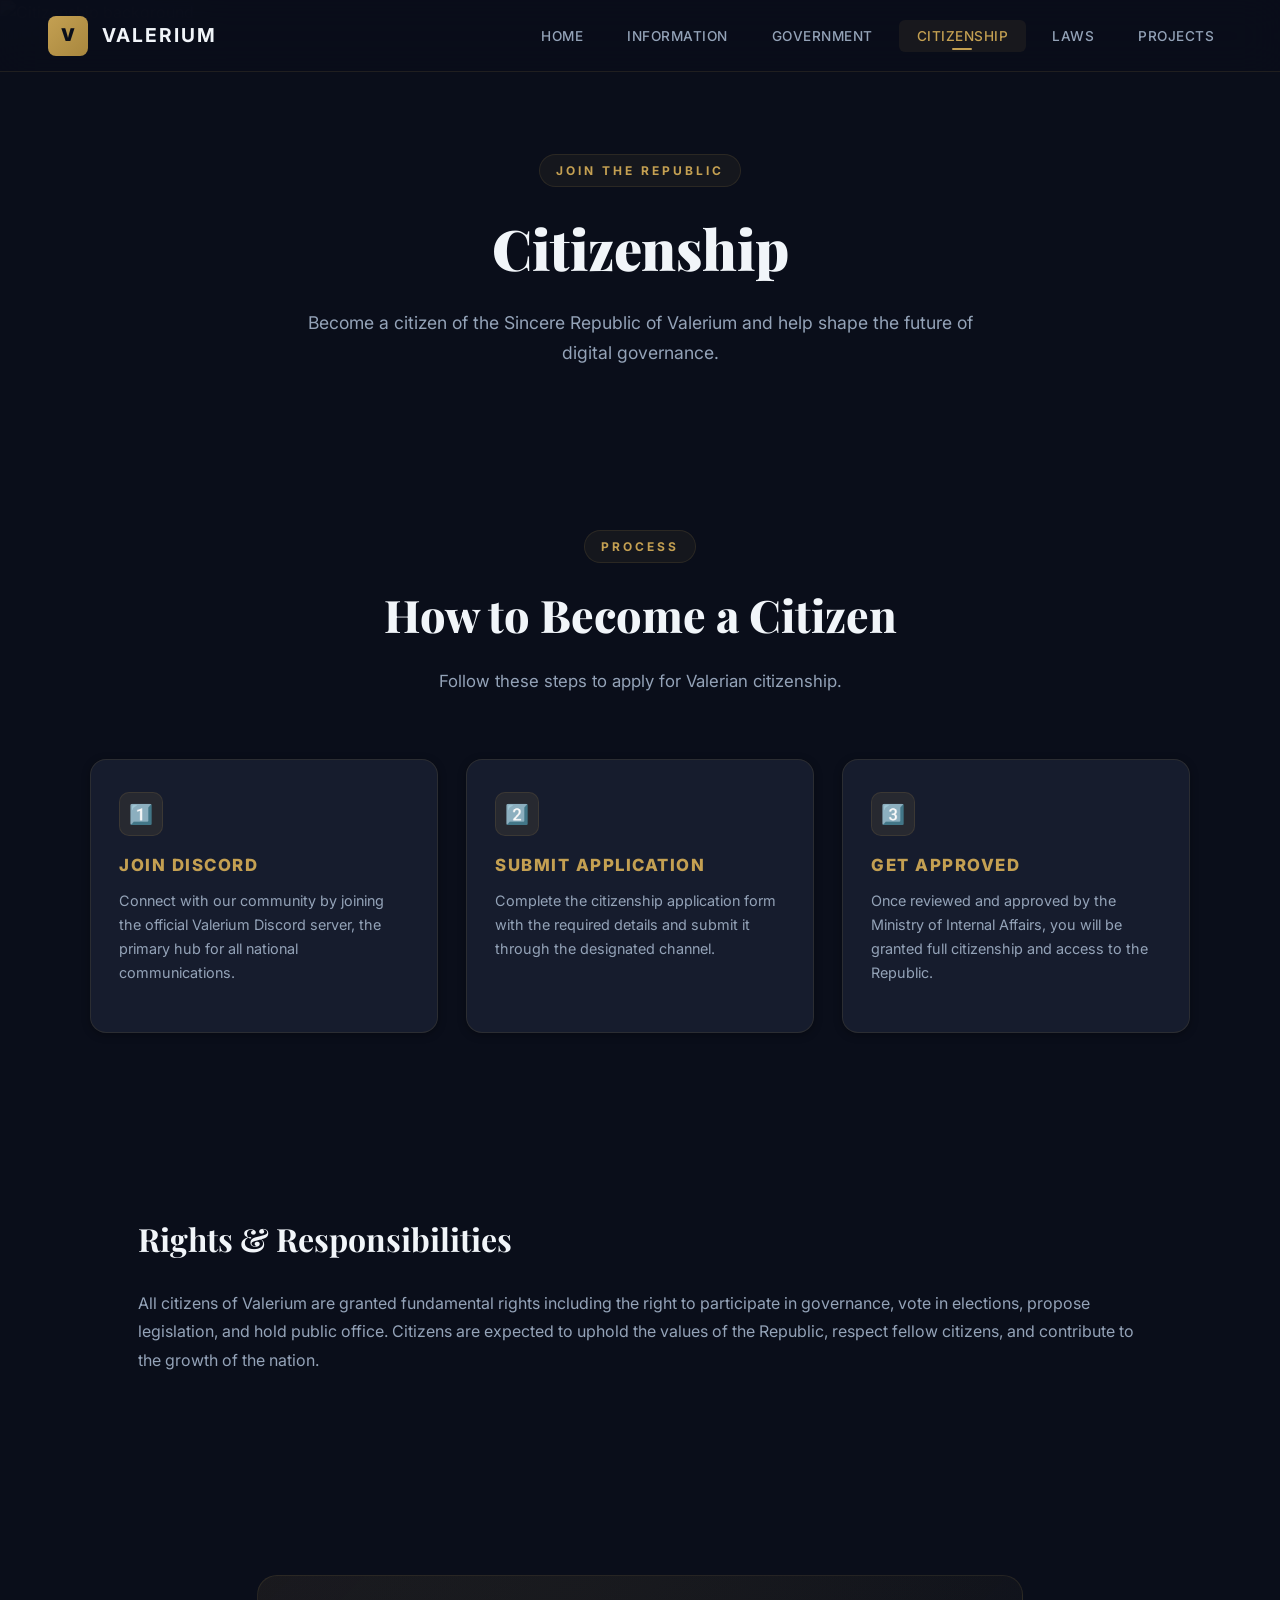
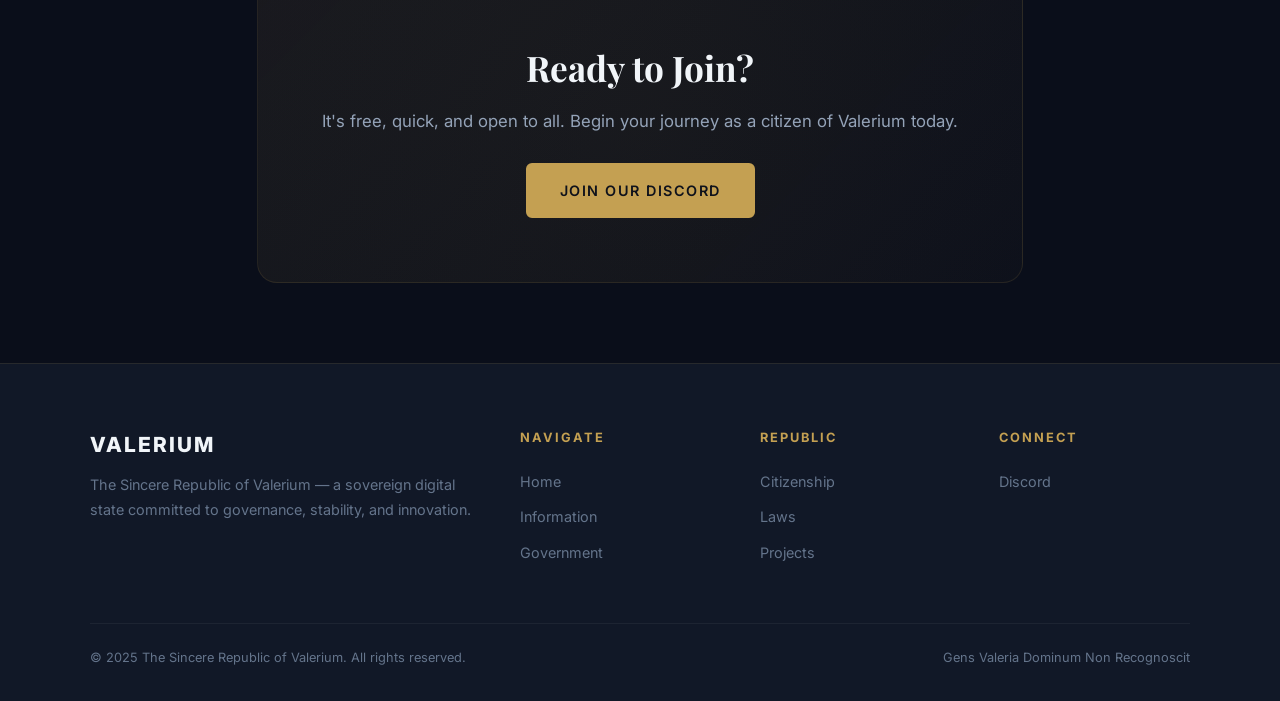
==== citizenship.html @ d0403eb2 "Initial commit: Valerium Landing Page" ====
<!DOCTYPE html>
<html lang="en">
<head>
    <meta charset="UTF-8">
    <meta name="viewport" content="width=device-width, initial-scale=1.0">
    <title>Citizenship — Valerium</title>
    <meta name="description" content="Apply for citizenship in the Sincere Republic of Valerium and become part of a growing digital nation.">
    <link rel="stylesheet" href="styles.css">
</head>
<body>

    <nav class="nav scrolled" id="mainNav">
        <a href="index.html" class="nav-brand">
            <div class="brand-icon">V</div>
            <span>Valerium</span>
        </a>
        <ul class="nav-links" id="navLinks">
            <li><a href="index.html">Home</a></li>
            <li><a href="information.html">Information</a></li>
            <li><a href="government.html">Government</a></li>
            <li><a href="citizenship.html" class="active">Citizenship</a></li>
            <li><a href="laws.html">Laws</a></li>
            <li><a href="projects.html">Projects</a></li>
        </ul>
        <div class="nav-hamburger" onclick="toggleMenu()"><span></span><span></span><span></span></div>
    </nav>

    <section class="page-hero">
        <div class="hero-bg">
            <img src="https://images.unsplash.com/photo-1529156069898-49953e39b3ac?q=80&w=1920&auto=format&fit=crop" alt="Citizenship background">
        </div>
        <div class="page-hero-content">
            <span class="section-label">Join the Republic</span>
            <h1>Citizenship</h1>
            <p>Become a citizen of the Sincere Republic of Valerium and help shape the future of digital governance.</p>
        </div>
    </section>

    <!-- HOW TO JOIN -->
    <section class="section" style="min-height:auto;padding-top:80px;">
        <div class="section-header fade-in">
            <span class="section-label">Process</span>
            <h2 class="section-title">How to Become a Citizen</h2>
            <p class="section-subtitle">Follow these steps to apply for Valerian citizenship.</p>
        </div>
        <div class="pillars-grid fade-in">
            <div class="pillar-card" style="cursor:default;">
                <div class="card-body" style="padding-top:32px;">
                    <div class="card-icon">1️⃣</div>
                    <h2 class="card-title">Join Discord</h2>
                    <p class="card-desc">Connect with our community by joining the official Valerium Discord server, the primary hub for all national communications.</p>
                </div>
            </div>
            <div class="pillar-card" style="cursor:default;">
                <div class="card-body" style="padding-top:32px;">
                    <div class="card-icon">2️⃣</div>
                    <h2 class="card-title">Submit Application</h2>
                    <p class="card-desc">Complete the citizenship application form with the required details and submit it through the designated channel.</p>
                </div>
            </div>
            <div class="pillar-card" style="cursor:default;">
                <div class="card-body" style="padding-top:32px;">
                    <div class="card-icon">3️⃣</div>
                    <h2 class="card-title">Get Approved</h2>
                    <p class="card-desc">Once reviewed and approved by the Ministry of Internal Affairs, you will be granted full citizenship and access to the Republic.</p>
                </div>
            </div>
        </div>
    </section>

    <!-- RIGHTS -->
    <div class="content-section fade-in">
        <h2>Rights &amp; Responsibilities</h2>
        <p>All citizens of Valerium are granted fundamental rights including the right to participate in governance, vote in elections, propose legislation, and hold public office. Citizens are expected to uphold the values of the Republic, respect fellow citizens, and contribute to the growth of the nation.</p>
    </div>

    <!-- CTA -->
    <section class="section" style="min-height:auto;padding-bottom:80px;">
        <div class="cta-banner fade-in">
            <h2>Ready to Join?</h2>
            <p>It's free, quick, and open to all. Begin your journey as a citizen of Valerium today.</p>
            <a href="https://discord.gg/G9WX6ZdXst" class="btn btn-primary" target="_blank">Join Our Discord</a>
        </div>
    </section>

    <footer class="footer">
        <div class="footer-grid">
            <div class="footer-brand">
                <span>Valerium</span>
                <p>The Sincere Republic of Valerium — a sovereign digital state committed to governance, stability, and innovation.</p>
            </div>
            <div class="footer-col">
                <h4>Navigate</h4>
                <ul><li><a href="index.html">Home</a></li><li><a href="information.html">Information</a></li><li><a href="government.html">Government</a></li></ul>
            </div>
            <div class="footer-col">
                <h4>Republic</h4>
                <ul><li><a href="citizenship.html">Citizenship</a></li><li><a href="laws.html">Laws</a></li><li><a href="projects.html">Projects</a></li></ul>
            </div>
            <div class="footer-col">
                <h4>Connect</h4>
                <ul><li><a href="https://discord.gg/G9WX6ZdXst" target="_blank">Discord</a></li></ul>
            </div>
        </div>
        <div class="footer-bottom">
            <p>&copy; 2025 The Sincere Republic of Valerium. All rights reserved.</p>
            <p>Gens Valeria Dominum Non Recognoscit</p>
        </div>
    </footer>

    <script>
        window.addEventListener('scroll', () => { document.getElementById('mainNav').classList.toggle('scrolled', window.scrollY > 50); });
        function toggleMenu() { document.getElementById('navLinks').classList.toggle('open'); }
        const observer = new IntersectionObserver((entries) => { entries.forEach(e => { if (e.isIntersecting) e.target.classList.add('visible'); }); }, { threshold: 0.15 });
        document.querySelectorAll('.fade-in').forEach(el => observer.observe(el));
    </script>
</body>
</html>
---- styles.css ----
/* ===== FONTS ===== */
@import url('https://fonts.googleapis.com/css2?family=Inter:wght@300;400;500;600;700;800;900&family=Playfair+Display:wght@700;800;900&display=swap');

/* ===== CSS VARIABLES ===== */
:root {
    --bg-primary: #0a0e1a;
    --bg-secondary: #111827;
    --bg-card: #161c2d;
    --bg-card-hover: #1c2438;
    --gold: #c4a052;
    --gold-light: #d4b76a;
    --gold-dark: #a8873e;
    --text-primary: #f1f5f9;
    --text-secondary: #94a3b8;
    --text-muted: #64748b;
    --border-subtle: rgba(196, 160, 82, 0.12);
    --border-hover: rgba(196, 160, 82, 0.5);
    --shadow-sm: 0 2px 8px rgba(0,0,0,0.3);
    --shadow-md: 0 8px 24px rgba(0,0,0,0.4);
    --shadow-lg: 0 16px 48px rgba(0,0,0,0.5);
    --shadow-gold: 0 0 20px rgba(196, 160, 82, 0.15);
    --nav-height: 72px;
    --transition-smooth: cubic-bezier(0.23, 1, 0.32, 1);
}

/* ===== RESET ===== */
*, *::before, *::after {
    margin: 0;
    padding: 0;
    box-sizing: border-box;
}

html {
    scroll-behavior: smooth;
    scroll-snap-type: y proximity;
}

body {
    font-family: 'Inter', -apple-system, 'Segoe UI', Roboto, sans-serif;
    background-color: var(--bg-primary);
    color: var(--text-primary);
    line-height: 1.6;
    overflow-x: hidden;
}

a {
    text-decoration: none;
    color: inherit;
    transition: color 0.3s ease;
}

img {
    max-width: 100%;
    display: block;
}

/* ===== NAVIGATION ===== */
.nav {
    position: fixed;
    top: 0;
    left: 0;
    width: 100%;
    height: var(--nav-height);
    z-index: 1000;
    display: flex;
    align-items: center;
    justify-content: space-between;
    padding: 0 48px;
    background: rgba(10, 14, 26, 0.85);
    backdrop-filter: blur(20px);
    -webkit-backdrop-filter: blur(20px);
    border-bottom: 1px solid var(--border-subtle);
    transition: all 0.4s ease;
}

.nav.scrolled {
    background: rgba(10, 14, 26, 0.97);
    box-shadow: var(--shadow-md);
}

.nav-brand {
    display: flex;
    align-items: center;
    gap: 14px;
}

.nav-brand img {
    width: 40px;
    height: 40px;
    border-radius: 4px;
}

.nav-brand .brand-icon {
    width: 40px;
    height: 40px;
    background: linear-gradient(135deg, var(--gold), var(--gold-dark));
    border-radius: 8px;
    display: flex;
    align-items: center;
    justify-content: center;
    font-weight: 900;
    font-size: 1.1rem;
    color: var(--bg-primary);
}

.nav-brand span {
    font-size: 1.2rem;
    font-weight: 700;
    letter-spacing: 2px;
    text-transform: uppercase;
    color: var(--text-primary);
}

.nav-links {
    display: flex;
    align-items: center;
    gap: 8px;
    list-style: none;
}

.nav-links a {
    padding: 8px 18px;
    font-size: 0.85rem;
    font-weight: 500;
    letter-spacing: 0.5px;
    text-transform: uppercase;
    color: var(--text-secondary);
    border-radius: 6px;
    transition: all 0.3s ease;
    position: relative;
}

.nav-links a:hover,
.nav-links a.active {
    color: var(--gold);
    background: rgba(196, 160, 82, 0.08);
}

.nav-links a.active::after {
    content: '';
    position: absolute;
    bottom: 2px;
    left: 50%;
    transform: translateX(-50%);
    width: 20px;
    height: 2px;
    background: var(--gold);
    border-radius: 2px;
}

.nav-hamburger {
    display: none;
    flex-direction: column;
    gap: 5px;
    cursor: pointer;
    padding: 8px;
    z-index: 1001;
}

.nav-hamburger span {
    width: 24px;
    height: 2px;
    background: var(--text-primary);
    border-radius: 2px;
    transition: all 0.3s ease;
}

/* ===== HERO SECTION ===== */
.hero {
    min-height: 100vh;
    display: flex;
    align-items: center;
    justify-content: center;
    position: relative;
    overflow: hidden;
    scroll-snap-align: start;
}

.hero-bg {
    position: absolute;
    inset: 0;
    z-index: 0;
}

.hero-bg img {
    width: 100%;
    height: 100%;
    object-fit: cover;
    opacity: 0.4;
}

.hero-bg::after {
    content: '';
    position: absolute;
    inset: 0;
    background: linear-gradient(
        180deg,
        rgba(10, 14, 26, 0.6) 0%,
        rgba(10, 14, 26, 0.3) 40%,
        rgba(10, 14, 26, 0.7) 80%,
        rgba(10, 14, 26, 1) 100%
    );
}

.hero-content {
    position: relative;
    z-index: 1;
    display: flex;
    align-items: center;
    justify-content: center;
    gap: 80px;
    max-width: 1200px;
    padding: 0 48px;
    width: 100%;
}

.hero-text {
    flex: 1;
}

.hero-text h1 {
    font-family: 'Playfair Display', serif;
    font-size: 4.5rem;
    font-weight: 900;
    line-height: 1.05;
    margin-bottom: 16px;
    color: var(--text-primary);
    text-shadow: 0 4px 20px rgba(0,0,0,0.5);
}

.hero-text h1 span {
    display: block;
    color: var(--gold);
}

.hero-motto {
    font-size: 1.15rem;
    font-style: italic;
    color: var(--text-secondary);
    margin-bottom: 32px;
    letter-spacing: 0.5px;
}

.hero-crest {
    flex-shrink: 0;
    width: 280px;
    animation: floatCrest 6s ease-in-out infinite;
}

.hero-crest img {
    width: 100%;
    filter: drop-shadow(0 10px 30px rgba(196, 160, 82, 0.3));
}

@keyframes floatCrest {
    0%, 100% { transform: translateY(0); }
    50% { transform: translateY(-14px); }
}

.btn {
    display: inline-flex;
    align-items: center;
    gap: 10px;
    padding: 14px 32px;
    font-size: 0.9rem;
    font-weight: 600;
    text-transform: uppercase;
    letter-spacing: 1.5px;
    border: 2px solid var(--gold);
    border-radius: 6px;
    cursor: pointer;
    transition: all 0.4s var(--transition-smooth);
    font-family: 'Inter', sans-serif;
}

.btn-primary {
    background: var(--gold);
    color: var(--bg-primary);
}

.btn-primary:hover {
    background: var(--gold-light);
    box-shadow: var(--shadow-gold), 0 8px 24px rgba(196,160,82,0.25);
    transform: translateY(-2px);
}

.btn-outline {
    background: transparent;
    color: var(--gold);
}

.btn-outline:hover {
    background: var(--gold);
    color: var(--bg-primary);
    transform: translateY(-2px);
}

.hero-scroll {
    position: absolute;
    bottom: 40px;
    left: 50%;
    transform: translateX(-50%);
    z-index: 2;
    animation: bounceDown 2s infinite;
    color: var(--text-muted);
    font-size: 1.5rem;
    cursor: pointer;
}

@keyframes bounceDown {
    0%, 100% { transform: translateX(-50%) translateY(0); opacity: 0.6; }
    50% { transform: translateX(-50%) translateY(10px); opacity: 1; }
}

/* ===== SECTION SHARED ===== */
.section {
    min-height: 100vh;
    display: flex;
    flex-direction: column;
    align-items: center;
    justify-content: center;
    padding: 100px 48px;
    position: relative;
    scroll-snap-align: start;
}

.section-header {
    text-align: center;
    margin-bottom: 64px;
    max-width: 700px;
}

.section-label {
    display: inline-block;
    font-size: 0.75rem;
    font-weight: 700;
    text-transform: uppercase;
    letter-spacing: 3px;
    color: var(--gold);
    margin-bottom: 16px;
    padding: 6px 16px;
    border: 1px solid var(--border-subtle);
    border-radius: 50px;
    background: rgba(196, 160, 82, 0.06);
}

.section-title {
    font-family: 'Playfair Display', serif;
    font-size: 2.8rem;
    font-weight: 800;
    color: var(--text-primary);
    margin-bottom: 16px;
}

.section-subtitle {
    font-size: 1.05rem;
    color: var(--text-secondary);
    line-height: 1.7;
}

/* ===== PILLAR CARDS ===== */
.pillars-grid {
    display: grid;
    grid-template-columns: repeat(3, 1fr);
    gap: 28px;
    max-width: 1100px;
    width: 100%;
    perspective: 1200px;
}

.pillar-card {
    background: var(--bg-card);
    border-radius: 16px;
    overflow: hidden;
    position: relative;
    border: 1px solid var(--border-subtle);
    cursor: pointer;
    transition: all 0.5s var(--transition-smooth);
    box-shadow: var(--shadow-sm);
}

.pillar-card::before {
    content: '';
    position: absolute;
    top: 0;
    left: 0;
    right: 0;
    height: 3px;
    background: linear-gradient(90deg, transparent, var(--gold), transparent);
    opacity: 0;
    transition: opacity 0.4s ease;
    z-index: 2;
}

.pillar-card:hover {
    transform: translateY(-12px);
    border-color: var(--border-hover);
    box-shadow: var(--shadow-lg), var(--shadow-gold);
    background: var(--bg-card-hover);
}

.pillar-card:hover::before {
    opacity: 1;
}

.card-image {
    width: 100%;
    height: 200px;
    overflow: hidden;
    position: relative;
}

.card-image img {
    width: 100%;
    height: 100%;
    object-fit: cover;
    transition: transform 0.8s var(--transition-smooth), opacity 0.5s ease;
    opacity: 0.8;
}

.card-image::after {
    content: '';
    position: absolute;
    bottom: 0;
    left: 0;
    right: 0;
    height: 60px;
    background: linear-gradient(transparent, var(--bg-card));
    z-index: 1;
    transition: background 0.5s ease;
}

.pillar-card:hover .card-image::after {
    background: linear-gradient(transparent, var(--bg-card-hover));
}

.pillar-card:hover .card-image img {
    transform: scale(1.12);
    opacity: 1;
}

.card-body {
    padding: 24px 28px 28px;
}

.card-icon {
    width: 44px;
    height: 44px;
    background: rgba(196, 160, 82, 0.1);
    border: 1px solid var(--border-subtle);
    border-radius: 10px;
    display: flex;
    align-items: center;
    justify-content: center;
    margin-bottom: 16px;
    font-size: 1.2rem;
    transition: all 0.4s ease;
}

.pillar-card:hover .card-icon {
    background: rgba(196, 160, 82, 0.2);
    border-color: var(--gold);
    transform: scale(1.05);
}

.card-title {
    color: var(--gold);
    font-size: 1.05rem;
    font-weight: 800;
    text-transform: uppercase;
    letter-spacing: 1.5px;
    margin-bottom: 10px;
    position: relative;
    display: inline-block;
}

.card-title::after {
    content: '';
    position: absolute;
    width: 0;
    height: 2px;
    bottom: -4px;
    left: 0;
    background: var(--gold);
    transition: width 0.4s ease;
}

.pillar-card:hover .card-title::after {
    width: 100%;
}

.card-desc {
    color: var(--text-secondary);
    font-size: 0.9rem;
    line-height: 1.65;
    margin-bottom: 20px;
    transition: color 0.3s ease;
}

.pillar-card:hover .card-desc {
    color: var(--text-primary);
}

.card-link {
    display: inline-flex;
    align-items: center;
    gap: 8px;
    font-size: 0.8rem;
    font-weight: 600;
    text-transform: uppercase;
    letter-spacing: 1px;
    color: var(--gold);
    transition: all 0.3s ease;
}

.card-link:hover {
    gap: 12px;
}

.card-link .arrow {
    transition: transform 0.3s ease;
}

.pillar-card:hover .card-link .arrow {
    transform: translateX(4px);
}

/* ===== INFO BAR / STATS ===== */
.stats-bar {
    display: flex;
    justify-content: center;
    gap: 60px;
    padding: 48px;
    background: var(--bg-secondary);
    border-top: 1px solid var(--border-subtle);
    border-bottom: 1px solid var(--border-subtle);
}

.stat-item {
    text-align: center;
}

.stat-value {
    font-family: 'Playfair Display', serif;
    font-size: 2.5rem;
    font-weight: 800;
    color: var(--gold);
    line-height: 1;
    margin-bottom: 8px;
}

.stat-label {
    font-size: 0.8rem;
    font-weight: 600;
    text-transform: uppercase;
    letter-spacing: 2px;
    color: var(--text-muted);
}

/* ===== PAGE HERO (for sub-pages) ===== */
.page-hero {
    min-height: 50vh;
    display: flex;
    align-items: center;
    justify-content: center;
    position: relative;
    overflow: hidden;
    padding-top: var(--nav-height);
}

.page-hero .hero-bg img {
    opacity: 0.25;
}

.page-hero-content {
    position: relative;
    z-index: 1;
    text-align: center;
    max-width: 800px;
    padding: 60px 48px;
}

.page-hero-content h1 {
    font-family: 'Playfair Display', serif;
    font-size: 3.5rem;
    font-weight: 900;
    margin-bottom: 16px;
}

.page-hero-content p {
    font-size: 1.1rem;
    color: var(--text-secondary);
    line-height: 1.7;
}

/* ===== CONTENT SECTION ===== */
.content-section {
    padding: 80px 48px;
    max-width: 1100px;
    margin: 0 auto;
}

.content-section h2 {
    font-family: 'Playfair Display', serif;
    font-size: 2rem;
    margin-bottom: 24px;
    color: var(--text-primary);
}

.content-section p {
    color: var(--text-secondary);
    font-size: 1rem;
    line-height: 1.8;
    margin-bottom: 20px;
}

/* ===== OFFICIALS GRID ===== */
.officials-grid {
    display: grid;
    grid-template-columns: repeat(auto-fill, minmax(280px, 1fr));
    gap: 24px;
    max-width: 1100px;
    width: 100%;
}

.official-card {
    background: var(--bg-card);
    border: 1px solid var(--border-subtle);
    border-radius: 14px;
    padding: 28px;
    text-align: center;
    transition: all 0.4s var(--transition-smooth);
}

.official-card:hover {
    transform: translateY(-6px);
    border-color: var(--border-hover);
    box-shadow: var(--shadow-md);
}

.official-avatar {
    width: 80px;
    height: 80px;
    border-radius: 50%;
    background: linear-gradient(135deg, var(--gold-dark), var(--gold));
    margin: 0 auto 16px;
    display: flex;
    align-items: center;
    justify-content: center;
    font-size: 1.8rem;
    font-weight: 800;
    color: var(--bg-primary);
}

.official-name {
    font-size: 1.05rem;
    font-weight: 700;
    color: var(--text-primary);
    margin-bottom: 4px;
}

.official-role {
    font-size: 0.8rem;
    color: var(--gold);
    text-transform: uppercase;
    letter-spacing: 1.5px;
    font-weight: 600;
}

/* ===== DEPARTMENT CARDS ===== */
.dept-grid {
    display: grid;
    grid-template-columns: repeat(auto-fill, minmax(300px, 1fr));
    gap: 24px;
    max-width: 1100px;
    width: 100%;
}

.dept-card {
    background: var(--bg-card);
    border: 1px solid var(--border-subtle);
    border-radius: 14px;
    padding: 32px;
    transition: all 0.4s var(--transition-smooth);
    position: relative;
    overflow: hidden;
}

.dept-card::before {
    content: '';
    position: absolute;
    top: 0;
    left: 0;
    width: 4px;
    height: 100%;
    background: var(--gold);
    opacity: 0;
    transition: opacity 0.3s ease;
}

.dept-card:hover {
    transform: translateY(-6px);
    border-color: var(--border-hover);
    box-shadow: var(--shadow-md);
}

.dept-card:hover::before {
    opacity: 1;
}

.dept-card h3 {
    color: var(--gold);
    font-size: 1rem;
    font-weight: 700;
    text-transform: uppercase;
    letter-spacing: 1px;
    margin-bottom: 10px;
}

.dept-card p {
    color: var(--text-secondary);
    font-size: 0.9rem;
    line-height: 1.6;
}

/* ===== LAWS TABLE ===== */
.laws-table {
    width: 100%;
    max-width: 1100px;
    border-collapse: collapse;
    margin-top: 20px;
}

.laws-table thead {
    background: var(--bg-card);
}

.laws-table th {
    padding: 16px 20px;
    text-align: left;
    font-size: 0.8rem;
    font-weight: 700;
    text-transform: uppercase;
    letter-spacing: 1.5px;
    color: var(--gold);
    border-bottom: 2px solid var(--border-subtle);
}

.laws-table td {
    padding: 16px 20px;
    font-size: 0.9rem;
    color: var(--text-secondary);
    border-bottom: 1px solid rgba(255,255,255,0.04);
}

.laws-table tbody tr {
    transition: background 0.2s ease;
}

.laws-table tbody tr:hover {
    background: rgba(196, 160, 82, 0.04);
}

.status-badge {
    display: inline-block;
    padding: 4px 12px;
    border-radius: 50px;
    font-size: 0.75rem;
    font-weight: 600;
    text-transform: uppercase;
    letter-spacing: 0.5px;
}

.status-active {
    background: rgba(34, 197, 94, 0.1);
    color: #22c55e;
    border: 1px solid rgba(34, 197, 94, 0.2);
}

.status-pending {
    background: rgba(234, 179, 8, 0.1);
    color: #eab308;
    border: 1px solid rgba(234, 179, 8, 0.2);
}

/* ===== FOOTER ===== */
.footer {
    background: var(--bg-secondary);
    border-top: 1px solid var(--border-subtle);
    padding: 64px 48px 32px;
}

.footer-grid {
    display: grid;
    grid-template-columns: 2fr 1fr 1fr 1fr;
    gap: 48px;
    max-width: 1100px;
    margin: 0 auto;
    margin-bottom: 48px;
}

.footer-brand span {
    font-size: 1.3rem;
    font-weight: 800;
    letter-spacing: 2px;
    text-transform: uppercase;
    color: var(--text-primary);
}

.footer-brand p {
    color: var(--text-muted);
    font-size: 0.9rem;
    margin-top: 12px;
    line-height: 1.7;
}

.footer-col h4 {
    font-size: 0.8rem;
    font-weight: 700;
    text-transform: uppercase;
    letter-spacing: 2px;
    color: var(--gold);
    margin-bottom: 20px;
}

.footer-col ul {
    list-style: none;
}

.footer-col li {
    margin-bottom: 10px;
}

.footer-col a {
    font-size: 0.9rem;
    color: var(--text-muted);
    transition: color 0.3s ease;
}

.footer-col a:hover {
    color: var(--gold);
}

.footer-bottom {
    max-width: 1100px;
    margin: 0 auto;
    padding-top: 24px;
    border-top: 1px solid rgba(255,255,255,0.05);
    display: flex;
    justify-content: space-between;
    align-items: center;
}

.footer-bottom p {
    font-size: 0.8rem;
    color: var(--text-muted);
}

/* ===== CTA BANNER ===== */
.cta-banner {
    background: linear-gradient(135deg, rgba(196,160,82,0.08), rgba(196,160,82,0.02));
    border: 1px solid var(--border-subtle);
    border-radius: 20px;
    padding: 64px;
    text-align: center;
    max-width: 900px;
    margin: 0 auto;
    position: relative;
    overflow: hidden;
}

.cta-banner::before {
    content: '';
    position: absolute;
    top: -50%;
    left: -50%;
    width: 200%;
    height: 200%;
    background: radial-gradient(circle, rgba(196,160,82,0.03) 0%, transparent 60%);
    animation: rotateBg 15s linear infinite;
}

@keyframes rotateBg {
    from { transform: rotate(0deg); }
    to { transform: rotate(360deg); }
}

.cta-banner h2 {
    font-family: 'Playfair Display', serif;
    font-size: 2.2rem;
    margin-bottom: 12px;
    position: relative;
}

.cta-banner p {
    color: var(--text-secondary);
    margin-bottom: 28px;
    font-size: 1.05rem;
    position: relative;
}

/* ===== ANIMATIONS ===== */
.fade-in {
    opacity: 0;
    transform: translateY(30px);
    transition: opacity 0.8s ease, transform 0.8s var(--transition-smooth);
}

.fade-in.visible {
    opacity: 1;
    transform: translateY(0);
}

/* ===== RESPONSIVE ===== */
@media (max-width: 1024px) {
    .hero-content { gap: 40px; }
    .hero-text h1 { font-size: 3.2rem; }
    .hero-crest { width: 200px; }
    .pillars-grid { grid-template-columns: repeat(2, 1fr); }
    .footer-grid { grid-template-columns: 1fr 1fr; gap: 32px; }
}

@media (max-width: 768px) {
    .nav { padding: 0 24px; }
    .nav-links { 
        display: none;
        position: fixed;
        top: 0;
        left: 0;
        width: 100%;
        height: 100vh;
        background: rgba(10, 14, 26, 0.98);
        flex-direction: column;
        align-items: center;
        justify-content: center;
        gap: 16px;
    }
    .nav-links.open { display: flex; }
    .nav-hamburger { display: flex; }

    .hero-content { flex-direction: column-reverse; gap: 32px; text-align: center; padding: 0 24px; }
    .hero-text h1 { font-size: 2.6rem; }
    .hero-crest { width: 160px; }

    .section { padding: 80px 24px; }
    .pillars-grid { grid-template-columns: 1fr; max-width: 420px; }
    .stats-bar { flex-direction: column; gap: 32px; align-items: center; }
    .page-hero-content h1 { font-size: 2.4rem; }
    .footer-grid { grid-template-columns: 1fr; }
    .footer-bottom { flex-direction: column; gap: 12px; text-align: center; }
    .cta-banner { padding: 40px 24px; }
    .content-section { padding: 48px 24px; }
}

@media (max-width: 480px) {
    .hero-text h1 { font-size: 2rem; }
    .section-title { font-size: 2rem; }
}
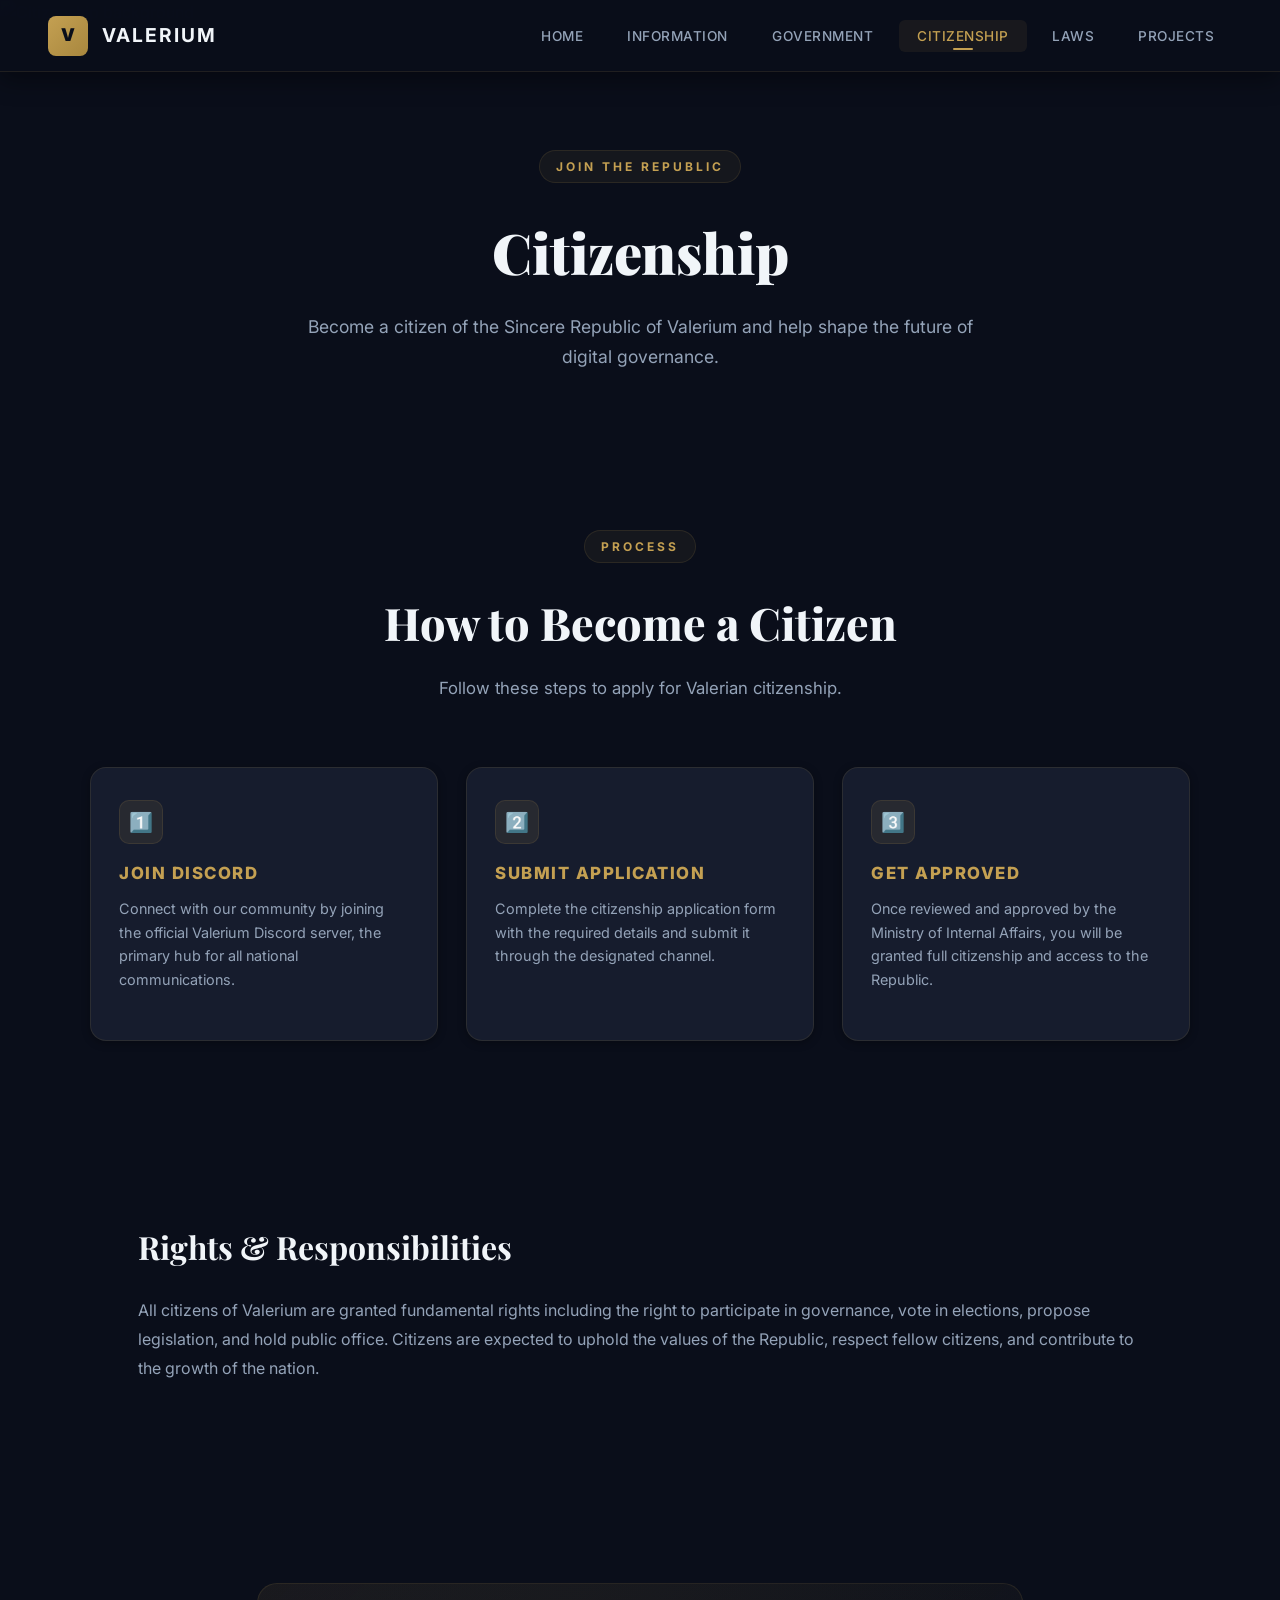
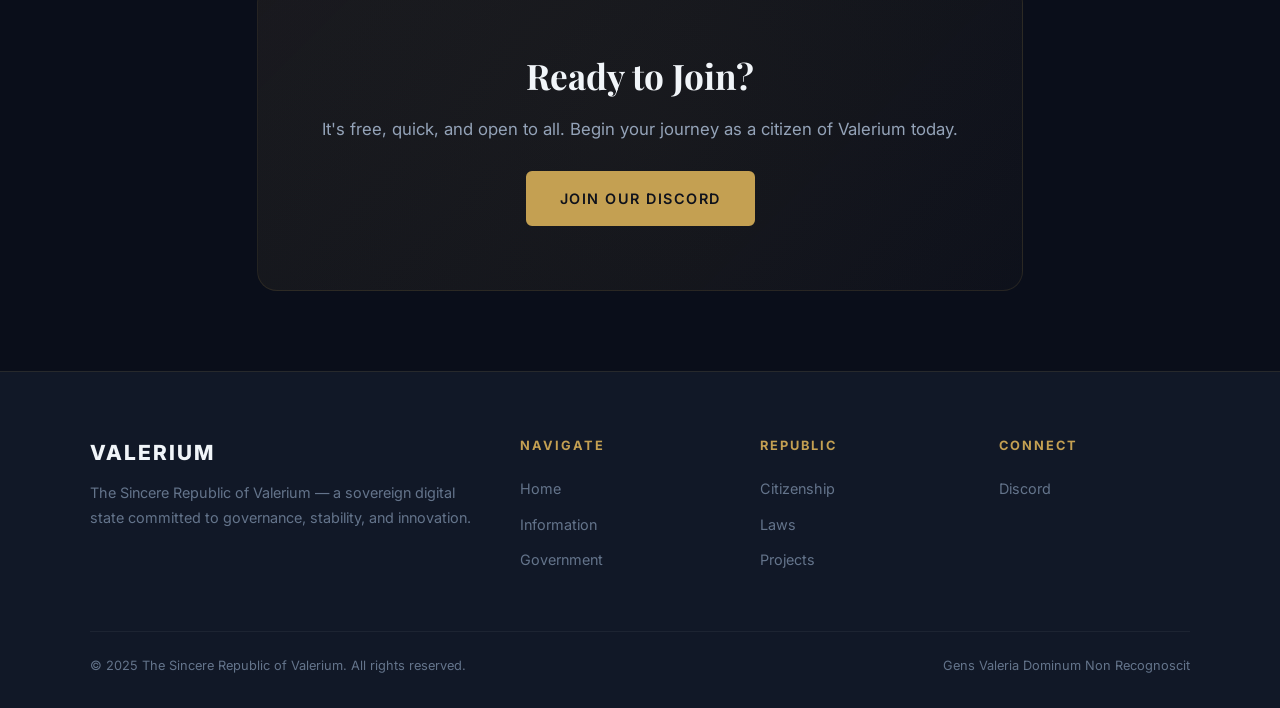
==== commit 4f380257: "Add GSAP animations, Lenis smooth scroll, and premium effects across all pages" ====
--- a/citizenship.html
+++ b/citizenship.html
@@ -108,11 +108,10 @@
         </div>
     </footer>
 
-    <script>
-        window.addEventListener('scroll', () => { document.getElementById('mainNav').classList.toggle('scrolled', window.scrollY > 50); });
-        function toggleMenu() { document.getElementById('navLinks').classList.toggle('open'); }
-        const observer = new IntersectionObserver((entries) => { entries.forEach(e => { if (e.isIntersecting) e.target.classList.add('visible'); }); }, { threshold: 0.15 });
-        document.querySelectorAll('.fade-in').forEach(el => observer.observe(el));
-    </script>
+    <!-- GSAP + ScrollTrigger + Lenis Smooth Scroll -->
+    <script src="https://cdnjs.cloudflare.com/ajax/libs/gsap/3.12.5/gsap.min.js"></script>
+    <script src="https://cdnjs.cloudflare.com/ajax/libs/gsap/3.12.5/ScrollTrigger.min.js"></script>
+    <script src="https://unpkg.com/lenis@1.1.18/dist/lenis.min.js"></script>
+    <script src="animations.js"></script>
 </body>
 </html>
--- a/styles.css
+++ b/styles.css
@@ -32,7 +32,6 @@
 
 html {
     scroll-behavior: smooth;
-    scroll-snap-type: y proximity;
 }
 
 body {
@@ -173,7 +172,6 @@
     justify-content: center;
     position: relative;
     overflow: hidden;
-    scroll-snap-align: start;
 }
 
 .hero-bg {
@@ -321,7 +319,6 @@
     justify-content: center;
     padding: 100px 48px;
     position: relative;
-    scroll-snap-align: start;
 }
 
 .section-header {
@@ -899,16 +896,132 @@
     position: relative;
 }
 
-/* ===== ANIMATIONS ===== */
+/* ===== PAGE LOADER ===== */
+.page-loader {
+    position: fixed;
+    top: 0;
+    left: 0;
+    width: 100%;
+    height: 100%;
+    background: var(--bg-primary);
+    z-index: 99999;
+    display: flex;
+    align-items: flex-start;
+    justify-content: center;
+}
+
+.loader-bar {
+    position: absolute;
+    top: 0;
+    left: 0;
+    width: 100%;
+    height: 3px;
+    background: linear-gradient(90deg, transparent, var(--gold), var(--gold-light), var(--gold), transparent);
+    transform: scaleX(0);
+    transform-origin: left;
+}
+
+/* ===== CURSOR GLOW ===== */
+.cursor-glow {
+    position: absolute;
+    top: 0;
+    left: 0;
+    width: 400px;
+    height: 400px;
+    border-radius: 50%;
+    background: radial-gradient(circle, rgba(196, 160, 82, 0.04) 0%, transparent 70%);
+    pointer-events: none;
+    z-index: 0;
+    will-change: transform;
+}
+
+/* ===== PARTICLES CANVAS ===== */
+.particles-canvas {
+    position: fixed;
+    top: 0;
+    left: 0;
+    width: 100%;
+    height: 100%;
+    pointer-events: none;
+    z-index: 0;
+}
+
+/* ===== GSAP OVERRIDES — remove old fade-in CSS transitions ===== */
+/* GSAP handles all animations now, so we just set initial opacity */
 .fade-in {
-    opacity: 0;
-    transform: translateY(30px);
-    transition: opacity 0.8s ease, transform 0.8s var(--transition-smooth);
-}
-
-.fade-in.visible {
-    opacity: 1;
-    transform: translateY(0);
+    /* Controlled by GSAP, no CSS transition needed */
+}
+
+/* ===== ENHANCED CARD TRANSFORMS ===== */
+.pillar-card,
+.dept-card,
+.official-card {
+    will-change: transform;
+    transform-style: preserve-3d;
+}
+
+/* ===== SMOOTH LINE REVEAL FOR CONTENT ===== */
+.content-section h2,
+.content-section p {
+    will-change: transform, opacity;
+}
+
+/* ===== NAVIGATION ENHANCED ===== */
+.nav {
+    will-change: background, box-shadow;
+}
+
+.nav-links li {
+    will-change: transform, opacity;
+}
+
+/* ===== GOLD SHIMMER ON SECTION LABELS ===== */
+.section-label {
+    position: relative;
+    overflow: hidden;
+}
+
+.section-label::after {
+    content: '';
+    position: absolute;
+    top: 0;
+    left: -100%;
+    width: 60%;
+    height: 100%;
+    background: linear-gradient(90deg, transparent, rgba(196, 160, 82, 0.2), transparent);
+    animation: shimmerLabel 4s ease-in-out infinite;
+}
+
+@keyframes shimmerLabel {
+    0% { left: -100%; }
+    50% { left: 100%; }
+    100% { left: 100%; }
+}
+
+/* ===== ENHANCED HERO CREST GLOW PULSE ===== */
+.hero-crest img {
+    transition: filter 0.4s ease;
+}
+
+.hero-crest:hover img {
+    filter: drop-shadow(0 10px 40px rgba(196, 160, 82, 0.5)) brightness(1.1);
+}
+
+/* ===== GOLD ACCENT LINE ON SCROLL ===== */
+body::before {
+    content: '';
+    position: fixed;
+    top: 0;
+    left: 0;
+    width: 100%;
+    height: 2px;
+    background: linear-gradient(90deg, transparent 0%, var(--gold) 50%, transparent 100%);
+    z-index: 10000;
+    opacity: 0.7;
+    transform: scaleX(0);
+    transform-origin: left;
+    animation: progressLine 0.4s ease forwards;
+    animation-play-state: paused;
 }
 
 /* ===== RESPONSIVE ===== */
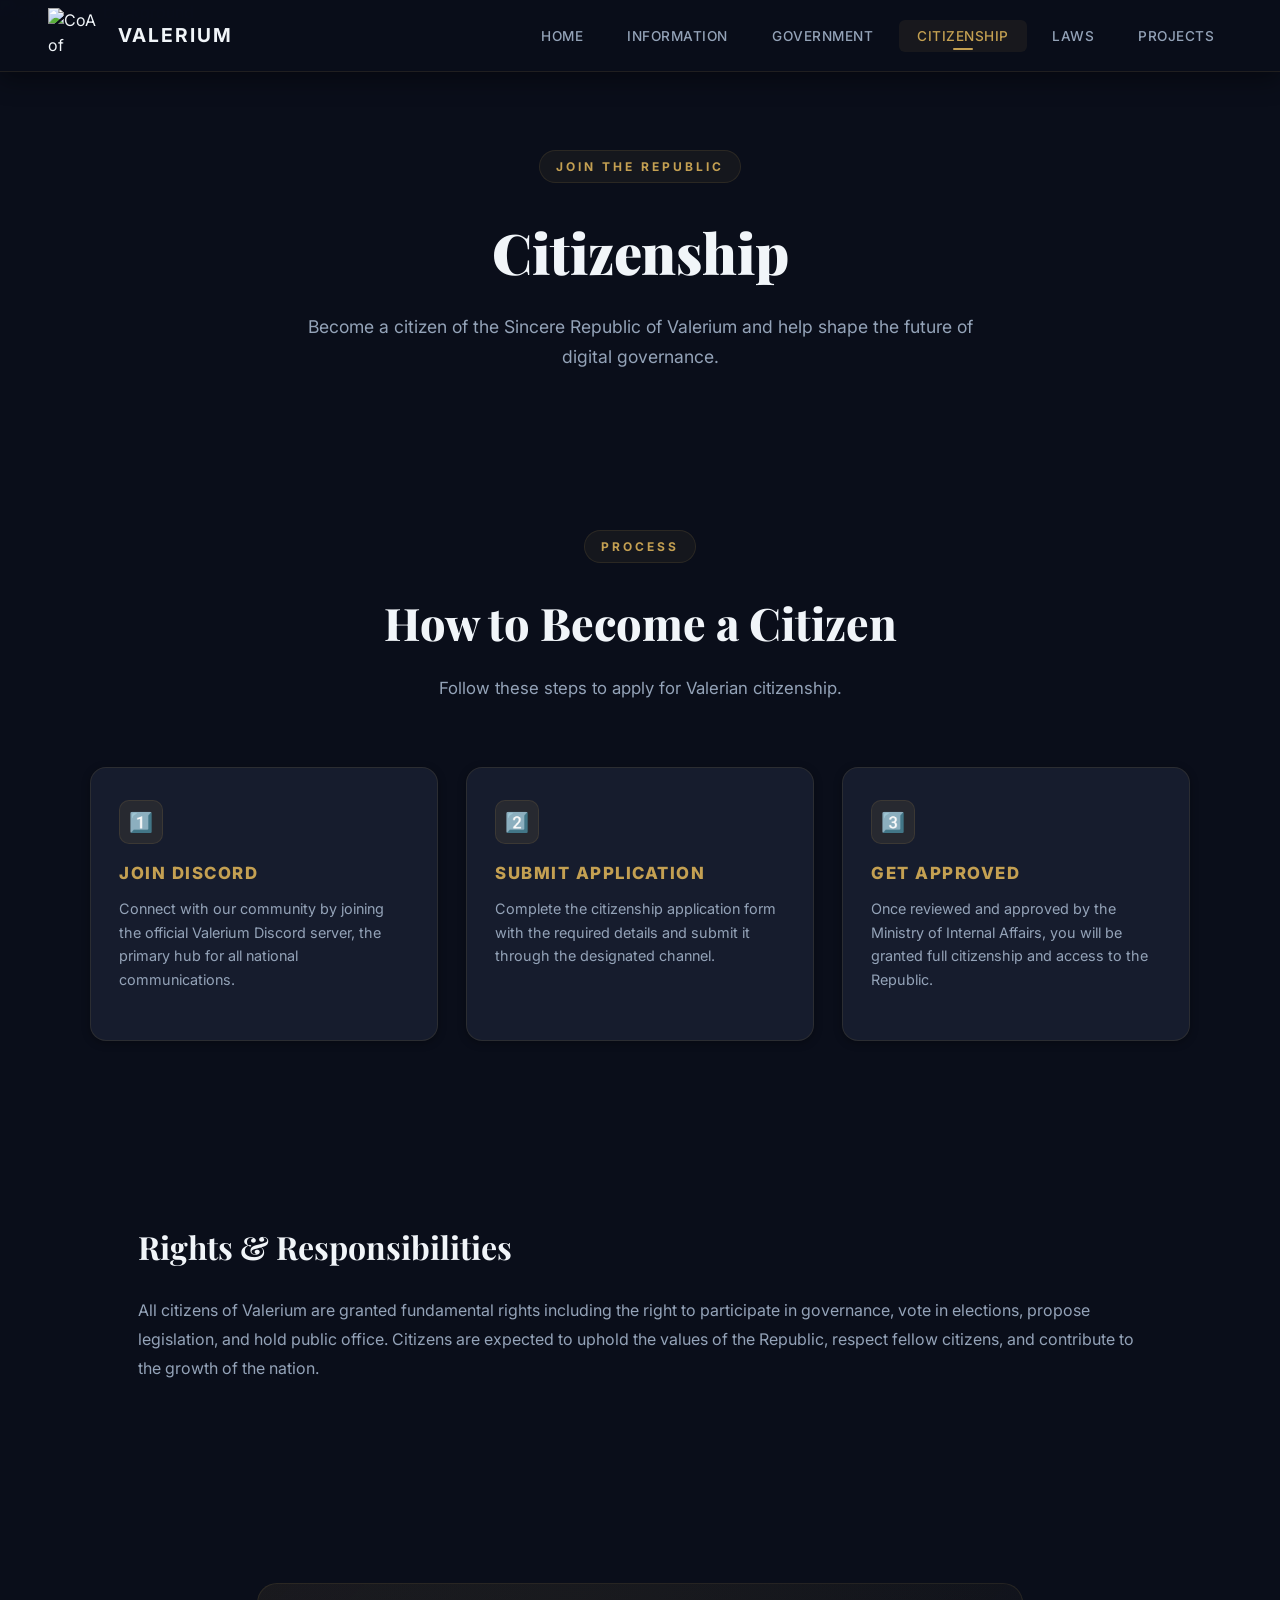
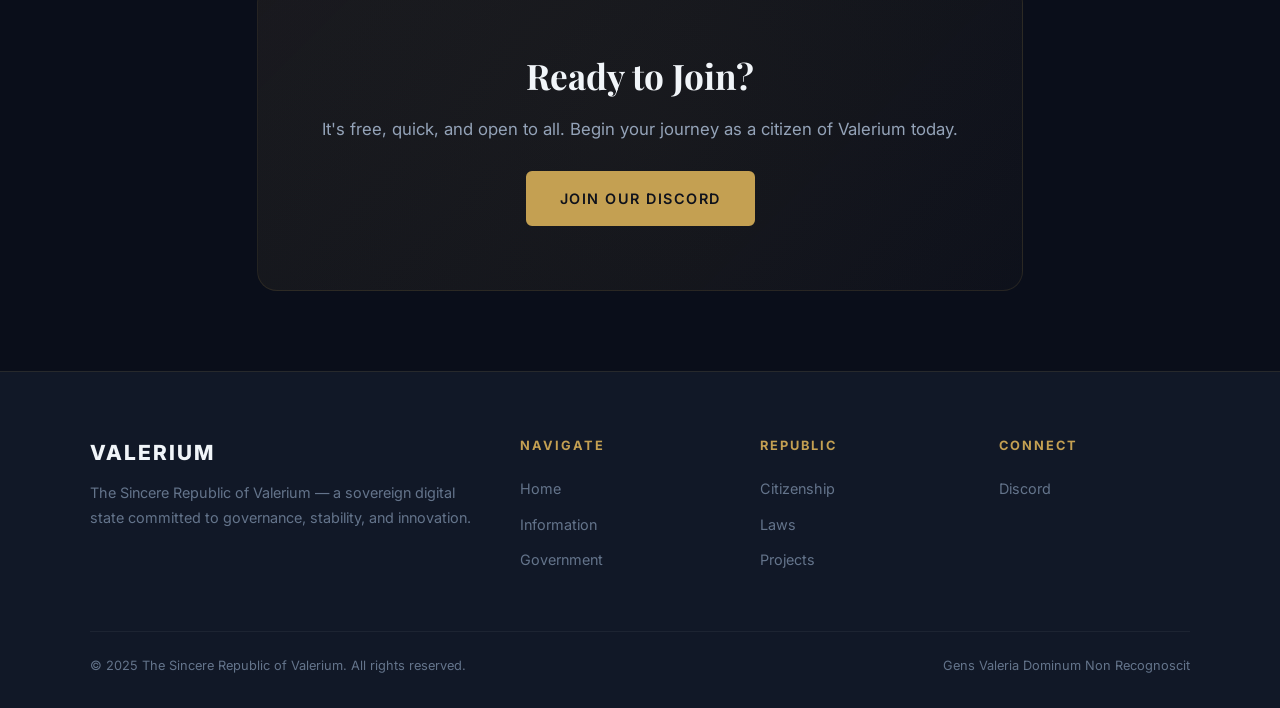
==== commit cb60ee7e: "Update website UI, Discord links, and layout" ====
--- a/citizenship.html
+++ b/citizenship.html
@@ -11,7 +11,7 @@
 
     <nav class="nav scrolled" id="mainNav">
         <a href="index.html" class="nav-brand">
-            <div class="brand-icon">V</div>
+            <div class="brand-icon"><img src="https://cdn.discordapp.com/attachments/1479725269492433018/1479780638239494204/Untitled_design_5.png?ex=69ffae5d&is=69fe5cdd&hm=1521761f5e03e09d153b182dd096d092535c982416b32c740fe2f1b28fa0cf8d&" alt="CoA of Valerium"></div>
             <span>Valerium</span>
         </a>
         <ul class="nav-links" id="navLinks">
--- a/styles.css
+++ b/styles.css
@@ -34,6 +34,15 @@
     scroll-behavior: smooth;
 }
 
+/* Lenis smooth scroll overrides */
+html.lenis, html.lenis body {
+    height: auto;
+}
+
+html.lenis {
+    overflow: auto;
+}
+
 body {
     font-family: 'Inter', -apple-system, 'Segoe UI', Roboto, sans-serif;
     background-color: var(--bg-primary);
@@ -84,22 +93,23 @@
 }
 
 .nav-brand img {
-    width: 40px;
-    height: 40px;
-    border-radius: 4px;
+    width: 100%;
+    height: 100%;
+    object-fit: contain;
 }
 
 .nav-brand .brand-icon {
-    width: 40px;
-    height: 40px;
-    background: linear-gradient(135deg, var(--gold), var(--gold-dark));
-    border-radius: 8px;
+    width: 56px;
+    height: 56px;
     display: flex;
     align-items: center;
     justify-content: center;
-    font-weight: 900;
-    font-size: 1.1rem;
-    color: var(--bg-primary);
+}
+
+.nav-brand .brand-icon img {
+    width: 100%;
+    height: 100%;
+    object-fit: contain;
 }
 
 .nav-brand span {
@@ -611,58 +621,6 @@
     margin-bottom: 20px;
 }
 
-/* ===== OFFICIALS GRID ===== */
-.officials-grid {
-    display: grid;
-    grid-template-columns: repeat(auto-fill, minmax(280px, 1fr));
-    gap: 24px;
-    max-width: 1100px;
-    width: 100%;
-}
-
-.official-card {
-    background: var(--bg-card);
-    border: 1px solid var(--border-subtle);
-    border-radius: 14px;
-    padding: 28px;
-    text-align: center;
-    transition: all 0.4s var(--transition-smooth);
-}
-
-.official-card:hover {
-    transform: translateY(-6px);
-    border-color: var(--border-hover);
-    box-shadow: var(--shadow-md);
-}
-
-.official-avatar {
-    width: 80px;
-    height: 80px;
-    border-radius: 50%;
-    background: linear-gradient(135deg, var(--gold-dark), var(--gold));
-    margin: 0 auto 16px;
-    display: flex;
-    align-items: center;
-    justify-content: center;
-    font-size: 1.8rem;
-    font-weight: 800;
-    color: var(--bg-primary);
-}
-
-.official-name {
-    font-size: 1.05rem;
-    font-weight: 700;
-    color: var(--text-primary);
-    margin-bottom: 4px;
-}
-
-.official-role {
-    font-size: 0.8rem;
-    color: var(--gold);
-    text-transform: uppercase;
-    letter-spacing: 1.5px;
-    font-weight: 600;
-}
 
 /* ===== DEPARTMENT CARDS ===== */
 .dept-grid {
@@ -875,6 +833,8 @@
     height: 200%;
     background: radial-gradient(circle, rgba(196,160,82,0.03) 0%, transparent 60%);
     animation: rotateBg 15s linear infinite;
+    pointer-events: none;
+    z-index: 0;
 }
 
 @keyframes rotateBg {
@@ -894,6 +854,69 @@
     margin-bottom: 28px;
     font-size: 1.05rem;
     position: relative;
+}
+
+/* ===== NATIONAL SYMBOLS GRID ===== */
+.symbols-grid {
+    display: grid;
+    grid-template-columns: repeat(2, 1fr);
+    gap: 32px;
+    max-width: 1100px;
+    width: 100%;
+}
+
+.symbol-card {
+    background: var(--bg-card);
+    border: 1px solid var(--border-subtle);
+    border-radius: 16px;
+    overflow: hidden;
+    text-align: center;
+    transition: all 0.4s var(--transition-smooth);
+}
+
+.symbol-card:hover {
+    transform: translateY(-6px);
+    border-color: var(--border-hover);
+    box-shadow: var(--shadow-lg), var(--shadow-gold);
+}
+
+.symbol-image {
+    width: 100%;
+    height: 280px;
+    display: flex;
+    align-items: center;
+    justify-content: center;
+    padding: 32px;
+    background: rgba(196, 160, 82, 0.03);
+    border-bottom: 1px solid var(--border-subtle);
+}
+
+.symbol-image img {
+    max-width: 100%;
+    max-height: 100%;
+    object-fit: contain;
+    filter: drop-shadow(0 4px 16px rgba(0,0,0,0.3));
+    transition: transform 0.6s var(--transition-smooth);
+}
+
+.symbol-card:hover .symbol-image img {
+    transform: scale(1.05);
+}
+
+.symbol-card h3 {
+    color: var(--gold);
+    font-size: 1rem;
+    font-weight: 700;
+    text-transform: uppercase;
+    letter-spacing: 1.5px;
+    margin: 20px 24px 8px;
+}
+
+.symbol-card p {
+    color: var(--text-secondary);
+    font-size: 0.9rem;
+    line-height: 1.6;
+    padding: 0 24px 24px;
 }
 
 /* ===== PAGE LOADER ===== */
@@ -954,8 +977,7 @@
 
 /* ===== ENHANCED CARD TRANSFORMS ===== */
 .pillar-card,
-.dept-card,
-.official-card {
+.dept-card {
     will-change: transform;
     transform-style: preserve-3d;
 }
@@ -1057,6 +1079,7 @@
 
     .section { padding: 80px 24px; }
     .pillars-grid { grid-template-columns: 1fr; max-width: 420px; }
+    .symbols-grid { grid-template-columns: 1fr; }
     .stats-bar { flex-direction: column; gap: 32px; align-items: center; }
     .page-hero-content h1 { font-size: 2.4rem; }
     .footer-grid { grid-template-columns: 1fr; }
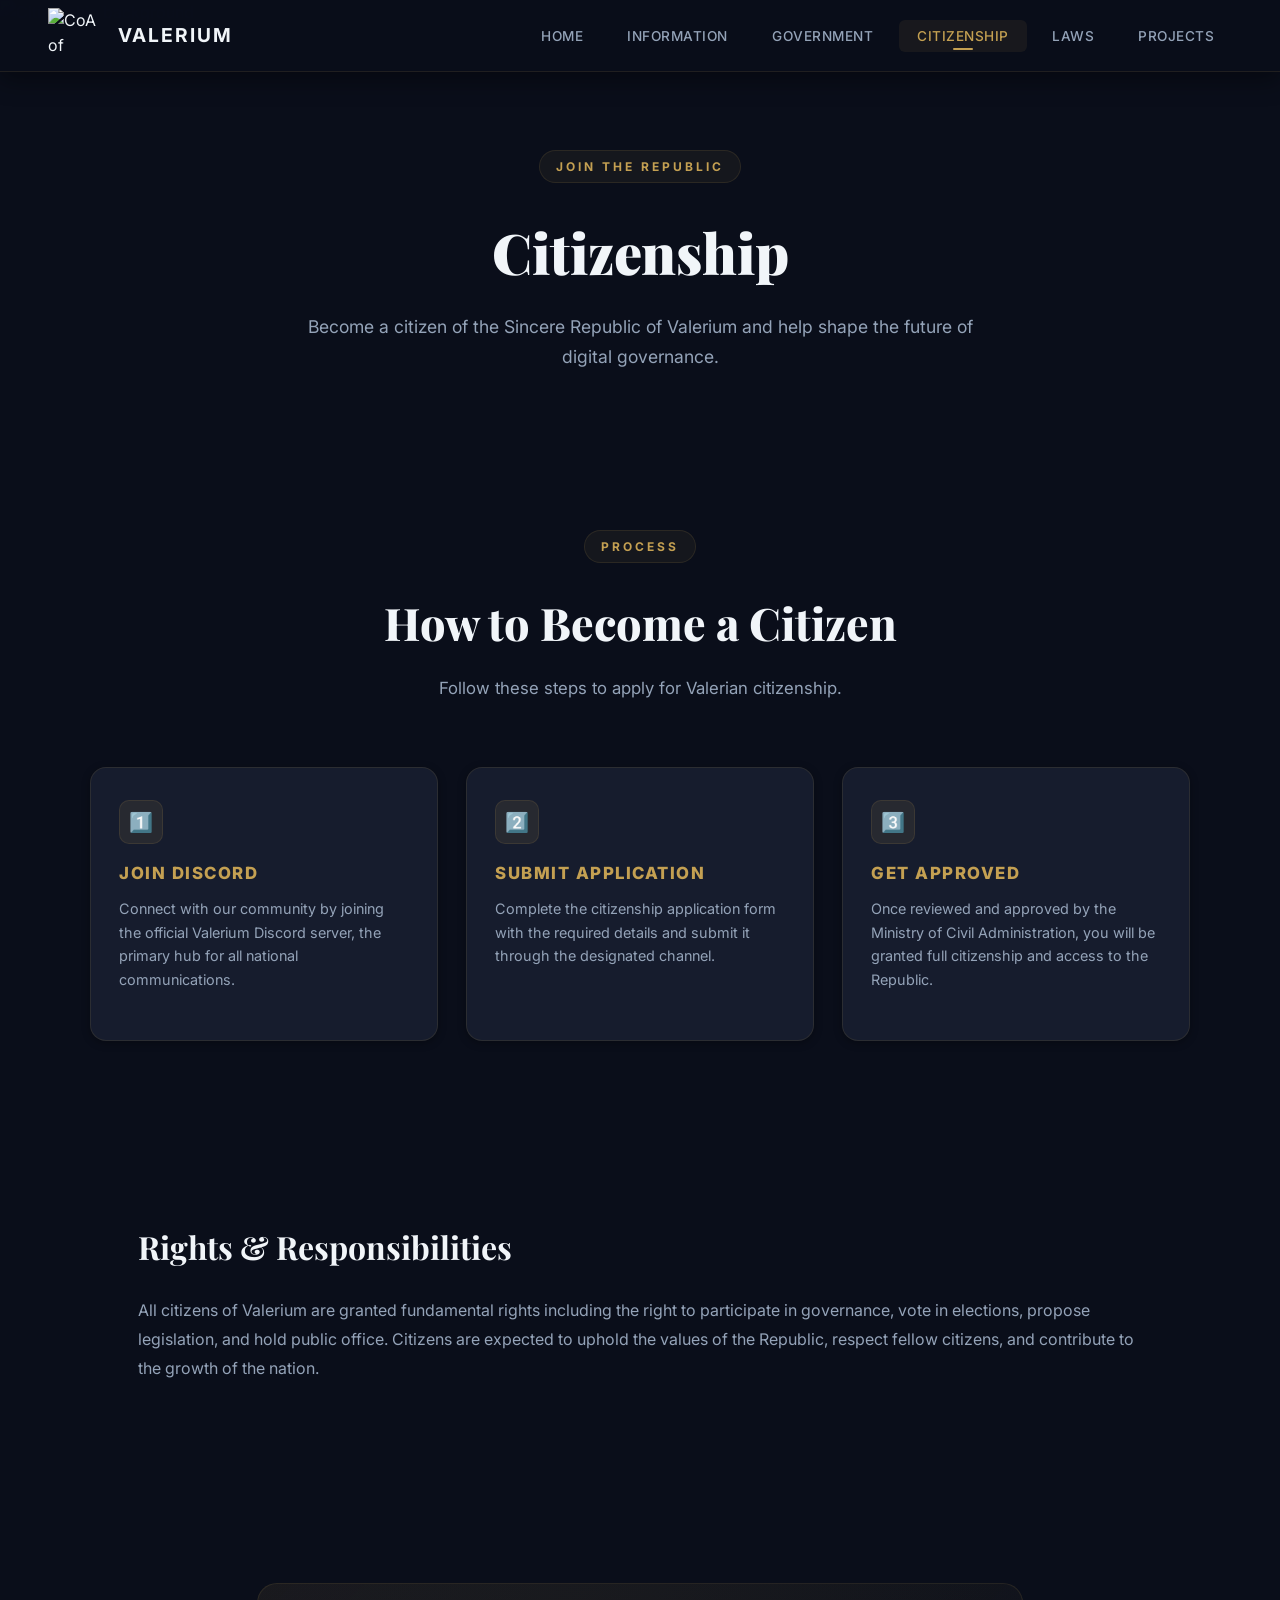
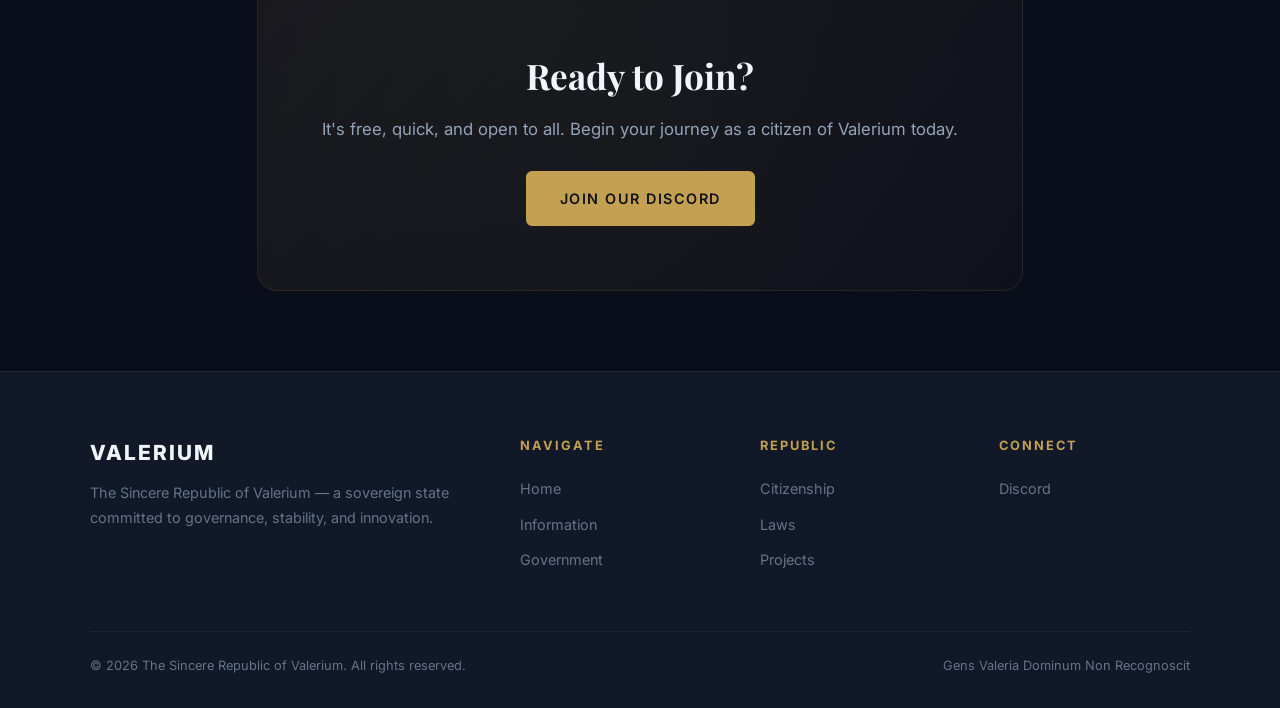
==== commit b3838b1e: "Add SEO and Open Graph meta tags for Discord and Google" ====
--- a/citizenship.html
+++ b/citizenship.html
@@ -5,6 +5,13 @@
     <meta name="viewport" content="width=device-width, initial-scale=1.0">
     <title>Citizenship — Valerium</title>
     <meta name="description" content="Apply for citizenship in the Sincere Republic of Valerium and become part of a growing digital nation.">
+    <meta name="robots" content="index, follow">
+    <meta name="theme-color" content="#c4a052">
+    <meta property="og:type" content="website">
+    <meta property="og:title" content="Citizenship — Valerium">
+    <meta property="og:description" content="Apply for citizenship in the Sincere Republic of Valerium and become part of a growing digital nation.">
+    <meta property="og:image" content="https://cdn.discordapp.com/attachments/1479725269492433018/1479780638239494204/Untitled_design_5.png?ex=69ffae5d&is=69fe5cdd&hm=1521761f5e03e09d153b182dd096d092535c982416b32c740fe2f1b28fa0cf8d&">
+    <meta property="og:url" content="https://roximagine.github.io/Valerium.github.io/citizenship.html">
     <link rel="stylesheet" href="styles.css">
 </head>
 <body>
@@ -27,7 +34,7 @@
 
     <section class="page-hero">
         <div class="hero-bg">
-            <img src="https://images.unsplash.com/photo-1529156069898-49953e39b3ac?q=80&w=1920&auto=format&fit=crop" alt="Citizenship background">
+            <img src="https://cdn.discordapp.com/attachments/1179626103988563980/1502571438706524221/2026-05-09_14.08.15.png?ex=6a003233&is=69fee0b3&hm=372c677d3662a7a44d078c3717775a8c4bf54c35bbce48339246857b21f81772&" alt="Citizenship background">
         </div>
         <div class="page-hero-content">
             <span class="section-label">Join the Republic</span>
@@ -62,7 +69,7 @@
                 <div class="card-body" style="padding-top:32px;">
                     <div class="card-icon">3️⃣</div>
                     <h2 class="card-title">Get Approved</h2>
-                    <p class="card-desc">Once reviewed and approved by the Ministry of Internal Affairs, you will be granted full citizenship and access to the Republic.</p>
+                    <p class="card-desc">Once reviewed and approved by the Ministry of Civil Administration, you will be granted full citizenship and access to the Republic.</p>
                 </div>
             </div>
         </div>
@@ -87,7 +94,7 @@
         <div class="footer-grid">
             <div class="footer-brand">
                 <span>Valerium</span>
-                <p>The Sincere Republic of Valerium — a sovereign digital state committed to governance, stability, and innovation.</p>
+                <p>The Sincere Republic of Valerium — a sovereign state committed to governance, stability, and innovation.</p>
             </div>
             <div class="footer-col">
                 <h4>Navigate</h4>
@@ -103,7 +110,7 @@
             </div>
         </div>
         <div class="footer-bottom">
-            <p>&copy; 2025 The Sincere Republic of Valerium. All rights reserved.</p>
+            <p>&copy; 2026 The Sincere Republic of Valerium. All rights reserved.</p>
             <p>Gens Valeria Dominum Non Recognoscit</p>
         </div>
     </footer>
